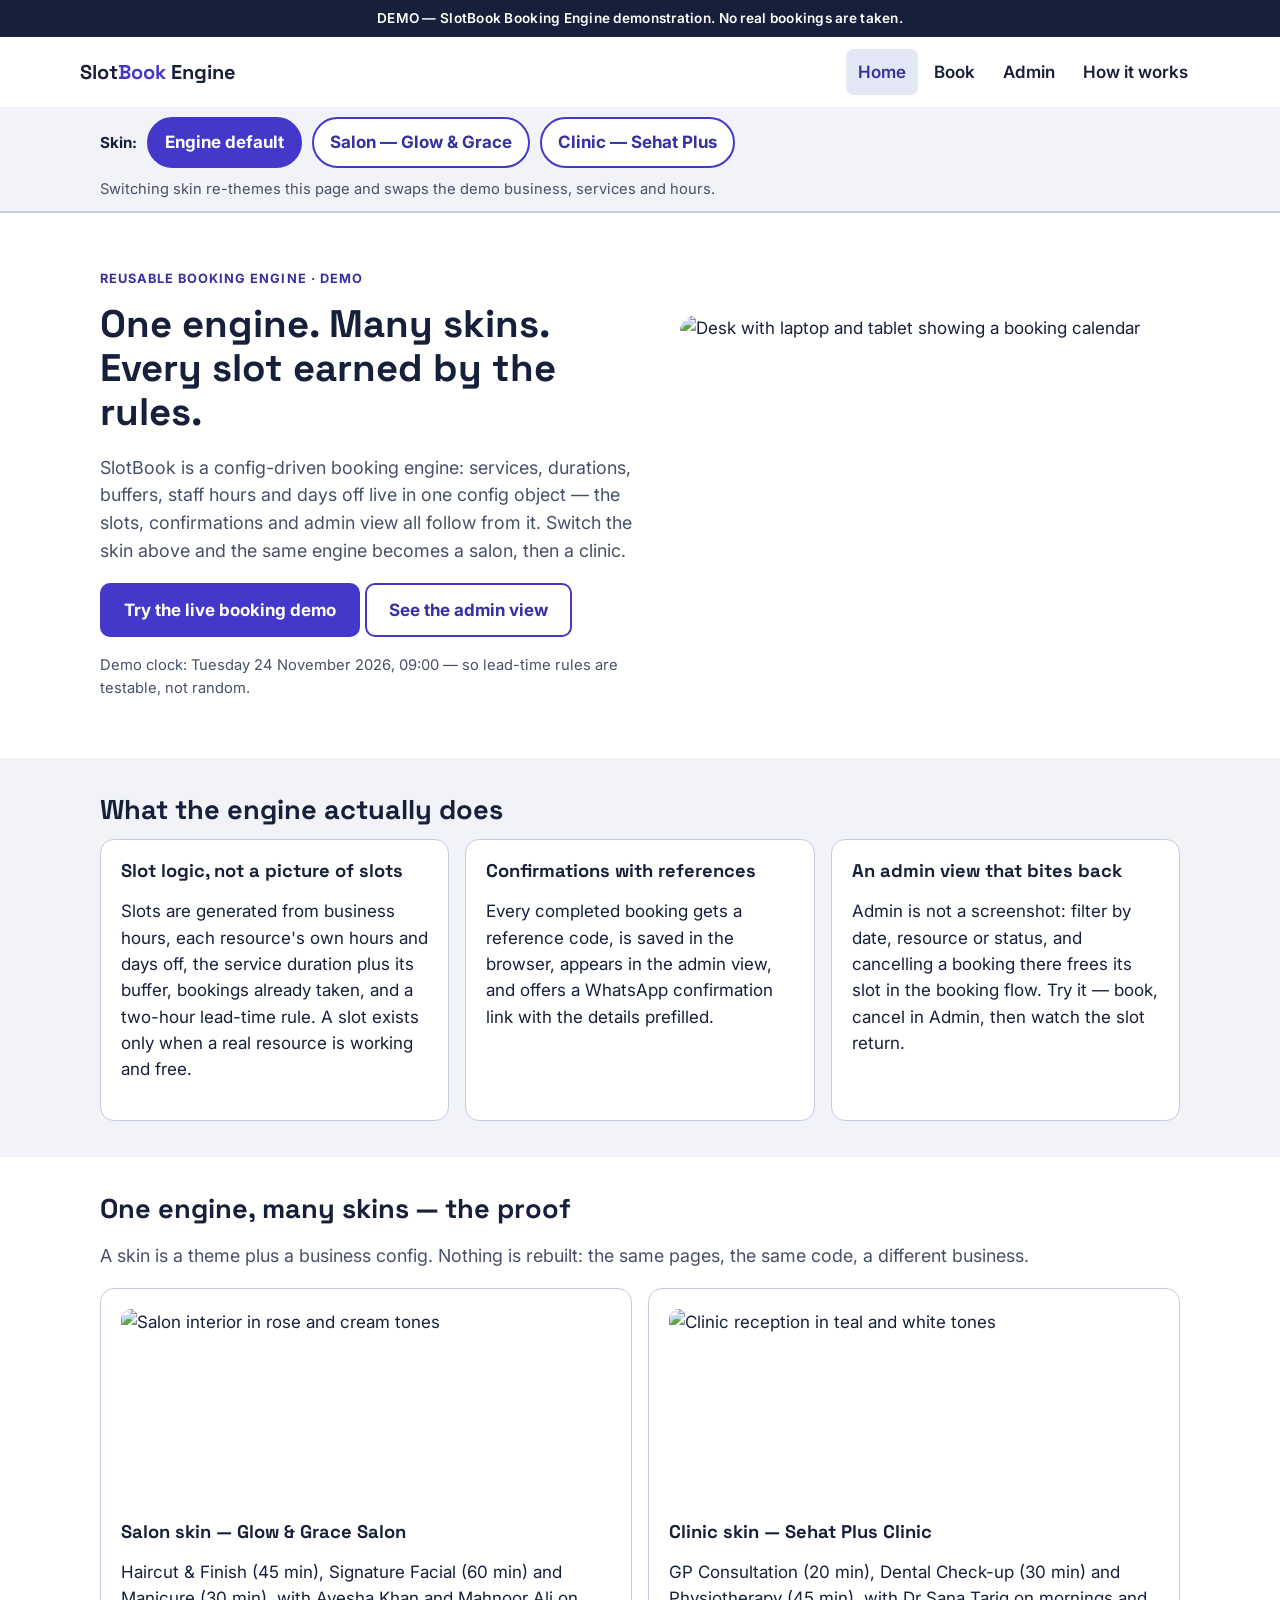
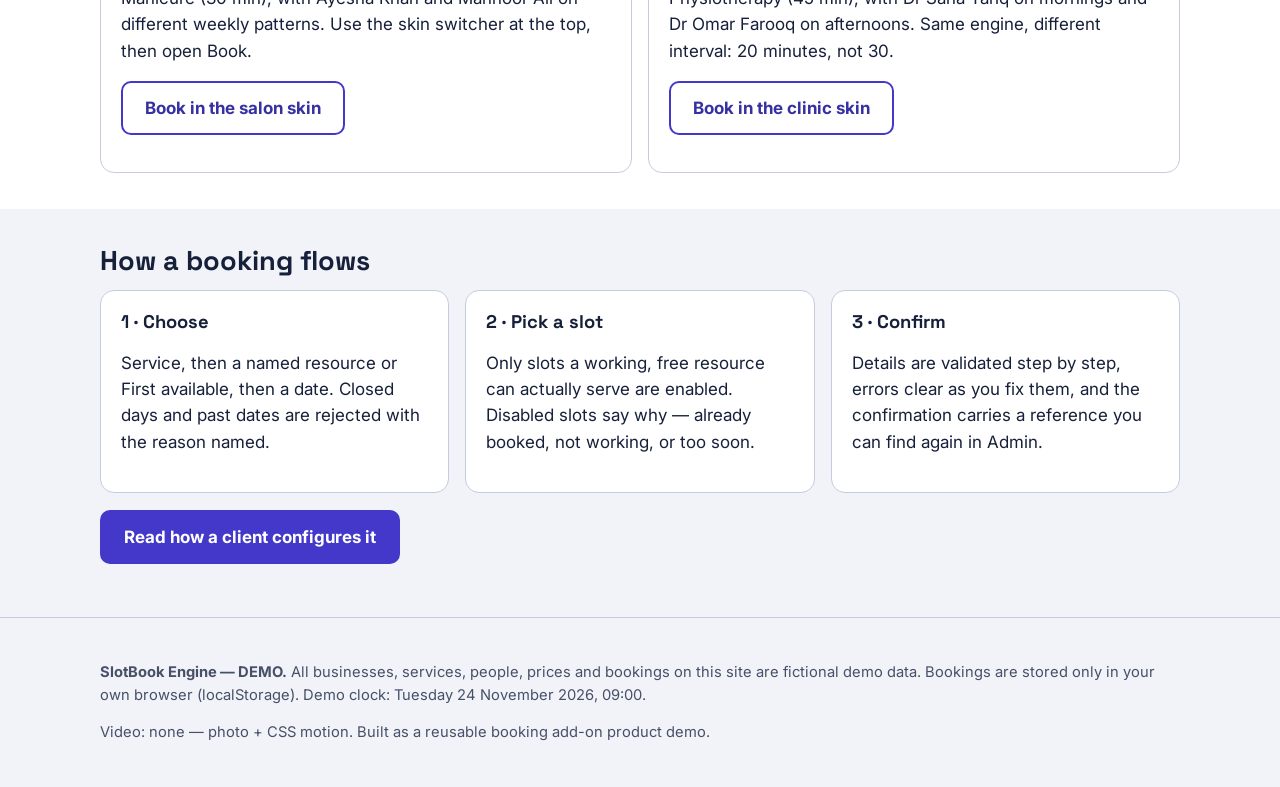
==== index.html @ ad7d63d3 "SlotBook Booking Engine demo — Queue #7: config-driven booking engine, 3 skins, admin view (135-test" ====
<!DOCTYPE html><html lang="en" data-skin="engine"><head><meta charset="utf-8"><meta name="viewport" content="width=device-width,initial-scale=1"><title>SlotBook Booking Engine — Demo | One engine, many skins</title><meta name="description" content="Reusable skinnable booking engine demo: calendar slots, confirmations and admin view with demo data only."><link rel="preconnect" href="https://fonts.googleapis.com"><link href="https://fonts.googleapis.com/css2?family=Inter:wght@400;600;700&family=Space+Grotesk:wght@600;700&display=swap" rel="stylesheet"><link rel="stylesheet" href="css/style.css"><link rel="icon" href="assets/favicon.svg"><script type="application/ld+json">{"@context":"https://schema.org","@type":"SoftwareApplication","name":"SlotBook Booking Engine (Demo)","applicationCategory":"BusinessApplication","operatingSystem":"Web","description":"Reusable, skinnable booking engine demo with slot logic, confirmations and an admin view. Demo data only."}</script></head><body><a class="skip-link" href="#main">Skip to content</a><div class="ribbon">DEMO — SlotBook Booking Engine demonstration. No real bookings are taken.</div><header class="site"><div class="wrap head-in"><a class="logo" href="index.html">Slot<span>Book</span> Engine</a><nav class="main" aria-label="Main"><a href="index.html" aria-current="page">Home</a><a href="book.html">Book</a><a href="admin.html">Admin</a><a href="docs.html">How it works</a></nav></div><div class="skinbar"><div class="wrap skinbar-in"><strong>Skin:</strong><button class="skin-btn" data-skin-btn="engine" aria-pressed="true">Engine default</button><button class="skin-btn" data-skin-btn="salon" aria-pressed="false">Salon — Glow &amp; Grace</button><button class="skin-btn" data-skin-btn="clinic" aria-pressed="false">Clinic — Sehat Plus</button><span class="hint">Switching skin re-themes this page and swaps the demo business, services and hours.</span></div></div></header><main id="main">
<section class="hero"><div class="wrap hero-grid"><div><p class="eyebrow">Reusable booking engine · Demo</p><h1>One engine. Many skins. Every slot earned by the rules.</h1><p class="lead">SlotBook is a config-driven booking engine: services, durations, buffers, staff hours and days off live in one config object — the slots, confirmations and admin view all follow from it. Switch the skin above and the same engine becomes a salon, then a clinic.</p><p><a class="btn" href="book.html">Try the live booking demo</a> <a class="btn secondary" href="admin.html">See the admin view</a></p><p class="hint">Demo clock: Tuesday 24 November 2026, 09:00 — so lead-time rules are testable, not random.</p></div><div><img src="assets/hero.jpg" alt="Desk with laptop and tablet showing a booking calendar" width="1100" height="700"></div></div></section>
<section class="band"><div class="wrap"><h2>What the engine actually does</h2><div class="grid c3"><article class="card"><h3>Slot logic, not a picture of slots</h3><p>Slots are generated from business hours, each resource's own hours and days off, the service duration plus its buffer, bookings already taken, and a two-hour lead-time rule. A slot exists only when a real resource is working and free.</p></article><article class="card"><h3>Confirmations with references</h3><p>Every completed booking gets a reference code, is saved in the browser, appears in the admin view, and offers a WhatsApp confirmation link with the details prefilled.</p></article><article class="card"><h3>An admin view that bites back</h3><p>Admin is not a screenshot: filter by date, resource or status, and cancelling a booking there frees its slot in the booking flow. Try it — book, cancel in Admin, then watch the slot return.</p></article></div></div></section>
<section><div class="wrap"><h2>One engine, many skins — the proof</h2><p class="lead">A skin is a theme plus a business config. Nothing is rebuilt: the same pages, the same code, a different business.</p><div class="grid c2"><article class="card"><img src="assets/skin-salon.jpg" alt="Salon interior in rose and cream tones"><h3>Salon skin — <span data-biz-salon>Glow &amp; Grace Salon</span></h3><p>Haircut &amp; Finish (45 min), Signature Facial (60 min) and Manicure (30 min), with Ayesha Khan and Mahnoor Ali on different weekly patterns. Use the skin switcher at the top, then open Book.</p><p><a class="btn secondary" href="book.html">Book in the salon skin</a></p></article><article class="card"><img src="assets/skin-clinic.jpg" alt="Clinic reception in teal and white tones"><h3>Clinic skin — Sehat Plus Clinic</h3><p>GP Consultation (20 min), Dental Check-up (30 min) and Physiotherapy (45 min), with Dr Sana Tariq on mornings and Dr Omar Farooq on afternoons. Same engine, different interval: 20 minutes, not 30.</p><p><a class="btn secondary" href="book.html">Book in the clinic skin</a></p></article></div></div></section>
<section class="band"><div class="wrap"><h2>How a booking flows</h2><div class="grid c3"><article class="card"><h3>1 · Choose</h3><p>Service, then a named resource or First available, then a date. Closed days and past dates are rejected with the reason named.</p></article><article class="card"><h3>2 · Pick a slot</h3><p>Only slots a working, free resource can actually serve are enabled. Disabled slots say why — already booked, not working, or too soon.</p></article><article class="card"><h3>3 · Confirm</h3><p>Details are validated step by step, errors clear as you fix them, and the confirmation carries a reference you can find again in Admin.</p></article></div><p><a class="btn" href="docs.html">Read how a client configures it</a></p></div></section>
</main><footer><div class="wrap"><p><strong>SlotBook Engine — DEMO.</strong> All businesses, services, people, prices and bookings on this site are fictional demo data. Bookings are stored only in your own browser (localStorage). Demo clock: Tuesday 24 November 2026, 09:00.</p><p>Video: none — photo + CSS motion. Built as a reusable booking add-on product demo.</p></div></footer><script src="js/logic.js"></script><script src="js/app.js"></script></body></html>
---- css/style.css ----
:root,html[data-skin="engine"]{--bg:#FFF;--surface:#F1F3F8;--tint:#E4E7F5;--line:#C6CBDE;--ink:#17203A;--muted:#475069;--accent:#4338CA;--accent-dark:#3730A3;--on-accent:#FFF}
html[data-skin="salon"]{--bg:#FFF9F7;--surface:#FBEFF3;--tint:#F6DCE6;--line:#DFB9C8;--ink:#2B1A20;--muted:#5C4450;--accent:#9D174D;--accent-dark:#831843;--on-accent:#FFF}
html[data-skin="clinic"]{--bg:#FFF;--surface:#EDF6F4;--tint:#D3EAE5;--line:#A9CCC5;--ink:#12312E;--muted:#3F5B57;--accent:#0F766E;--accent-dark:#115E59;--on-accent:#FFF}
*{box-sizing:border-box}html{scroll-behavior:smooth}body{margin:0;font-family:'Inter',system-ui,sans-serif;background:var(--bg);color:var(--ink);font-size:17px;line-height:1.55}
h1,h2,h3{font-family:'Space Grotesk',sans-serif;line-height:1.15;margin:0 0 .5em}h1{font-size:2.4rem}h2{font-size:1.7rem}h3{font-size:1.15rem}
a{color:var(--accent-dark)}img{max-width:100%;display:block}
.wrap{max-width:1120px;margin:0 auto;padding:0 20px}.skip-link{position:absolute;left:-999px;top:0;background:var(--ink);color:#fff;padding:10px 16px;z-index:99}.skip-link:focus{left:8px;top:8px}
:focus-visible{outline:3px solid var(--accent);outline-offset:2px}
.ribbon{background:var(--ink);color:#fff;text-align:center;font-size:.85rem;padding:8px 12px;font-weight:600;letter-spacing:.02em}
header.site{border-bottom:1px solid var(--line);background:var(--bg);position:sticky;top:0;z-index:20}
.head-in{display:flex;flex-wrap:wrap;gap:12px;align-items:center;justify-content:space-between;padding:12px 0}
.logo{font-family:'Space Grotesk';font-weight:700;font-size:1.25rem;color:var(--ink);text-decoration:none}.logo span{color:var(--accent)}
nav.main{display:flex;gap:4px;flex-wrap:wrap}nav.main a{padding:10px 12px;min-height:44px;display:inline-flex;align-items:center;color:var(--ink);text-decoration:none;border-radius:8px;font-weight:600}nav.main a[aria-current]{background:var(--tint);color:var(--accent-dark)}
.skinbar{background:var(--surface);border-bottom:1px solid var(--line);padding:10px 0}.skinbar-in{display:flex;flex-wrap:wrap;gap:10px;align-items:center}.skinbar strong{font-size:.95rem}
.skin-btn{min-height:44px;padding:10px 16px;border:2px solid var(--accent);background:var(--bg);color:var(--accent-dark);border-radius:999px;font:inherit;font-weight:700;cursor:pointer}.skin-btn[aria-pressed="true"]{background:var(--accent);color:var(--on-accent)}
.btn{display:inline-flex;align-items:center;justify-content:center;min-height:52px;padding:12px 22px;background:var(--accent);color:var(--on-accent);border:2px solid var(--accent);border-radius:10px;font:inherit;font-weight:700;text-decoration:none;cursor:pointer}.btn.secondary{background:var(--bg);color:var(--accent-dark)}.btn:disabled{opacity:.55;cursor:not-allowed}
.hero{padding:44px 0}.hero-grid{display:grid;grid-template-columns:1.05fr .95fr;gap:28px;align-items:center}.hero-grid>*{min-width:0}.hero img{border-radius:16px;width:100%;height:340px;object-fit:cover}
.eyebrow{color:var(--accent-dark);font-weight:700;text-transform:uppercase;letter-spacing:.08em;font-size:.8rem}.lead{font-size:1.12rem;color:var(--muted)}
.grid{display:grid;gap:16px}.grid.c3{grid-template-columns:repeat(3,1fr)}.grid.c2{grid-template-columns:repeat(2,1fr)}.grid>*{min-width:0}
.card{background:var(--bg);border:1px solid var(--line);border-radius:14px;padding:20px}.card img{border-radius:10px;height:200px;width:100%;object-fit:cover;margin-bottom:12px}
.pill{display:inline-block;background:var(--tint);color:var(--accent-dark);font-weight:700;font-size:.82rem;padding:4px 10px;border-radius:999px}
section{padding:36px 0}.band{background:var(--surface)}
table{width:100%;border-collapse:collapse;font-size:.95rem}th,td{text-align:left;padding:10px;border-bottom:1px solid var(--line);vertical-align:top}th{font-family:'Space Grotesk'}
.field{margin-bottom:16px}.field label{display:block;font-weight:700;margin-bottom:6px}
.field input,.field select,.field textarea{width:100%;min-height:52px;padding:12px 14px;font-size:16px;font:inherit;border:2px solid var(--line);border-radius:10px;background:var(--bg);color:var(--ink)}
.field textarea{min-height:96px}.err{color:#B3261E;font-size:.92rem;min-height:1.2em;font-weight:600}.hint{color:var(--muted);font-size:.92rem}
.pick{display:block;border:2px solid var(--line);border-radius:12px;padding:16px;cursor:pointer;background:var(--bg)}.pick:has(input:checked){border-color:var(--accent);background:var(--surface)}.pick:focus-within{outline:3px solid var(--accent);outline-offset:2px}.pick input{position:absolute;opacity:0;width:1px;height:1px}.pick strong{display:block;font-size:1.05rem}
.slots{display:grid;grid-template-columns:repeat(auto-fill,minmax(118px,1fr));gap:10px}.slot{min-height:52px;padding:10px 6px;border:2px solid var(--accent);border-radius:10px;background:var(--bg);color:var(--accent-dark);font:inherit;font-weight:700;cursor:pointer}.slot[aria-pressed="true"]{background:var(--accent);color:var(--on-accent)}.slot:disabled{border-color:var(--line);color:var(--muted);background:var(--surface);cursor:not-allowed;text-decoration:line-through;font-weight:600}
.slot small{display:block;font-size:.7rem;text-decoration:none;font-weight:600}
.steps{display:flex;gap:8px;flex-wrap:wrap;margin-bottom:20px}.steps span{padding:8px 12px;border-radius:999px;background:var(--surface);font-weight:700;font-size:.9rem}.steps span.on{background:var(--accent);color:var(--on-accent)}
.step-panel{display:none}.step-panel.on{display:block}
footer{border-top:1px solid var(--line);padding:28px 0;color:var(--muted);font-size:.92rem;background:var(--surface)}
.kbd-note{background:var(--tint);border-radius:10px;padding:14px}
@media(max-width:820px){.hero-grid,.grid.c3,.grid.c2{grid-template-columns:1fr}h1{font-size:1.9rem}.hero img{height:240px}table{font-size:.88rem}}
@media(prefers-reduced-motion:reduce){html{scroll-behavior:auto}*{animation:none!important;transition:none!important}}
.fade{animation:fade .45s ease}@keyframes fade{from{opacity:.4}to{opacity:1}}@media(prefers-reduced-motion:reduce){.fade{animation:none}}
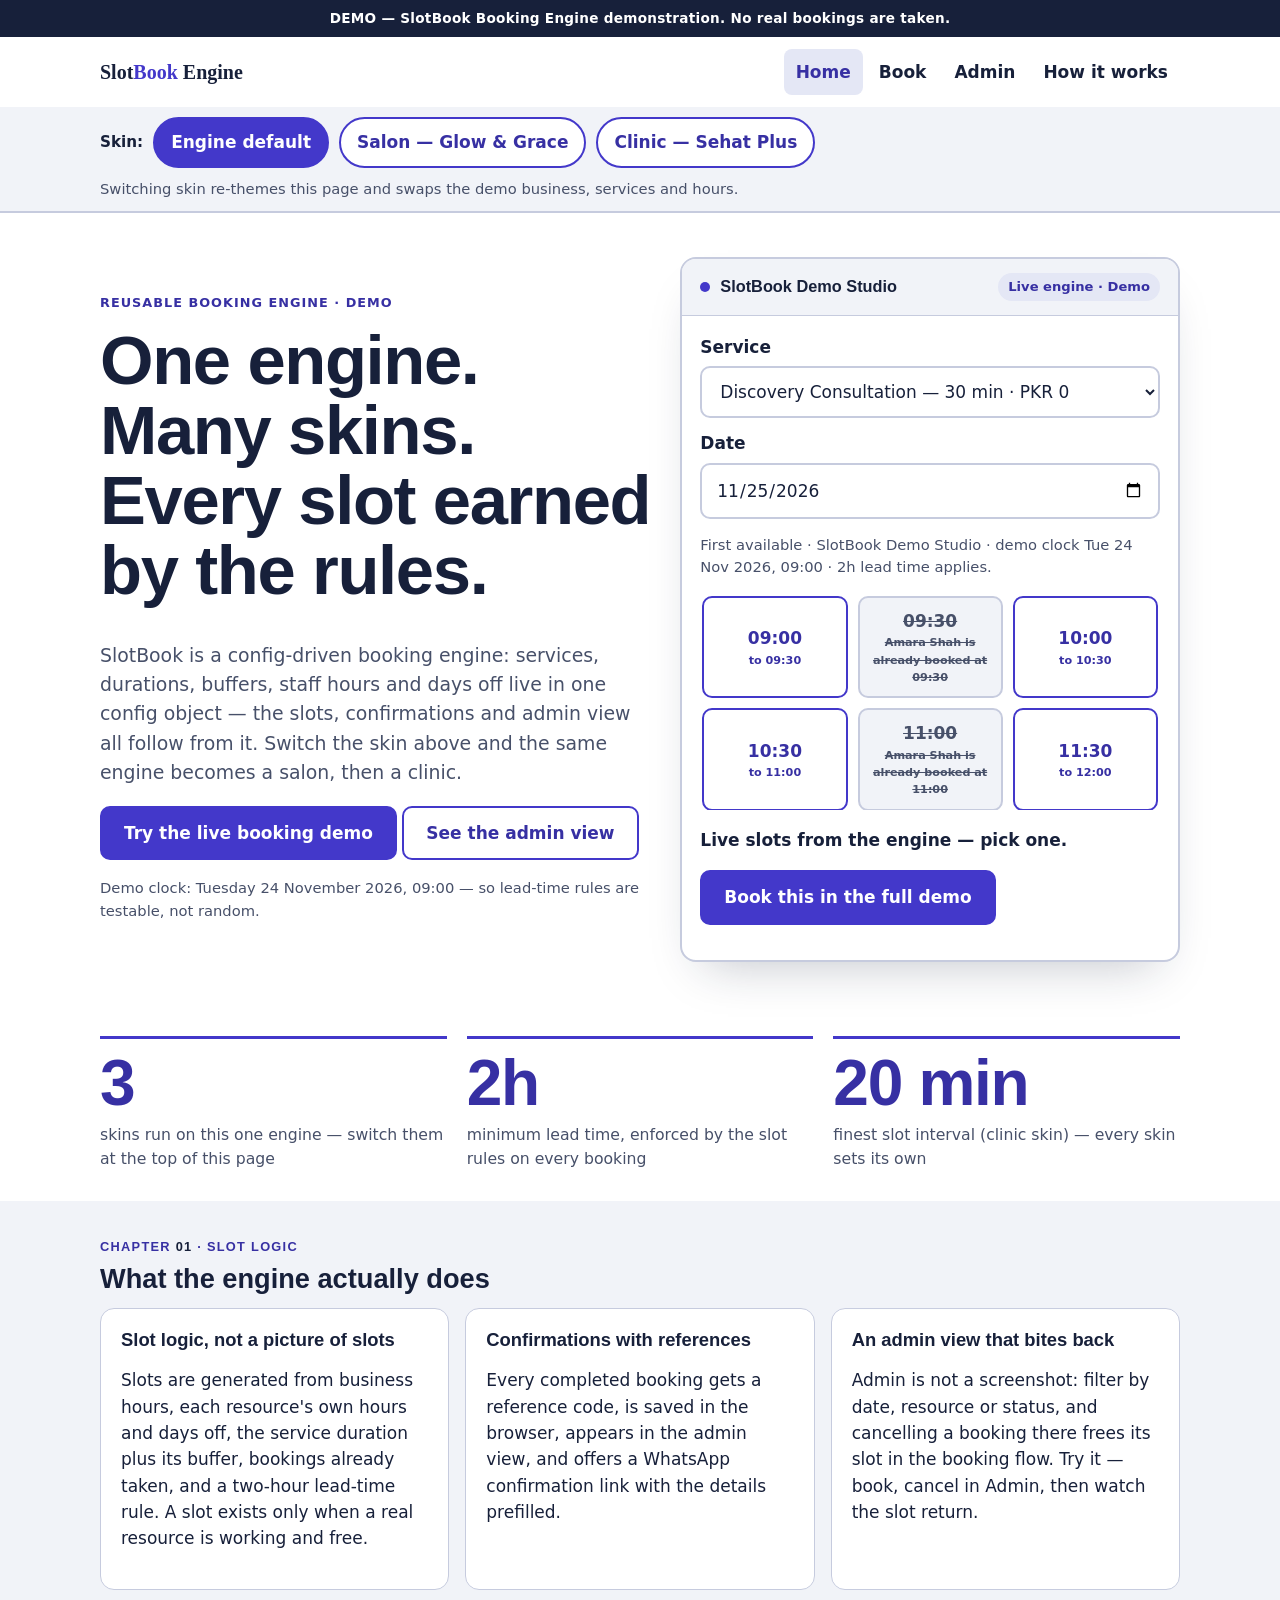
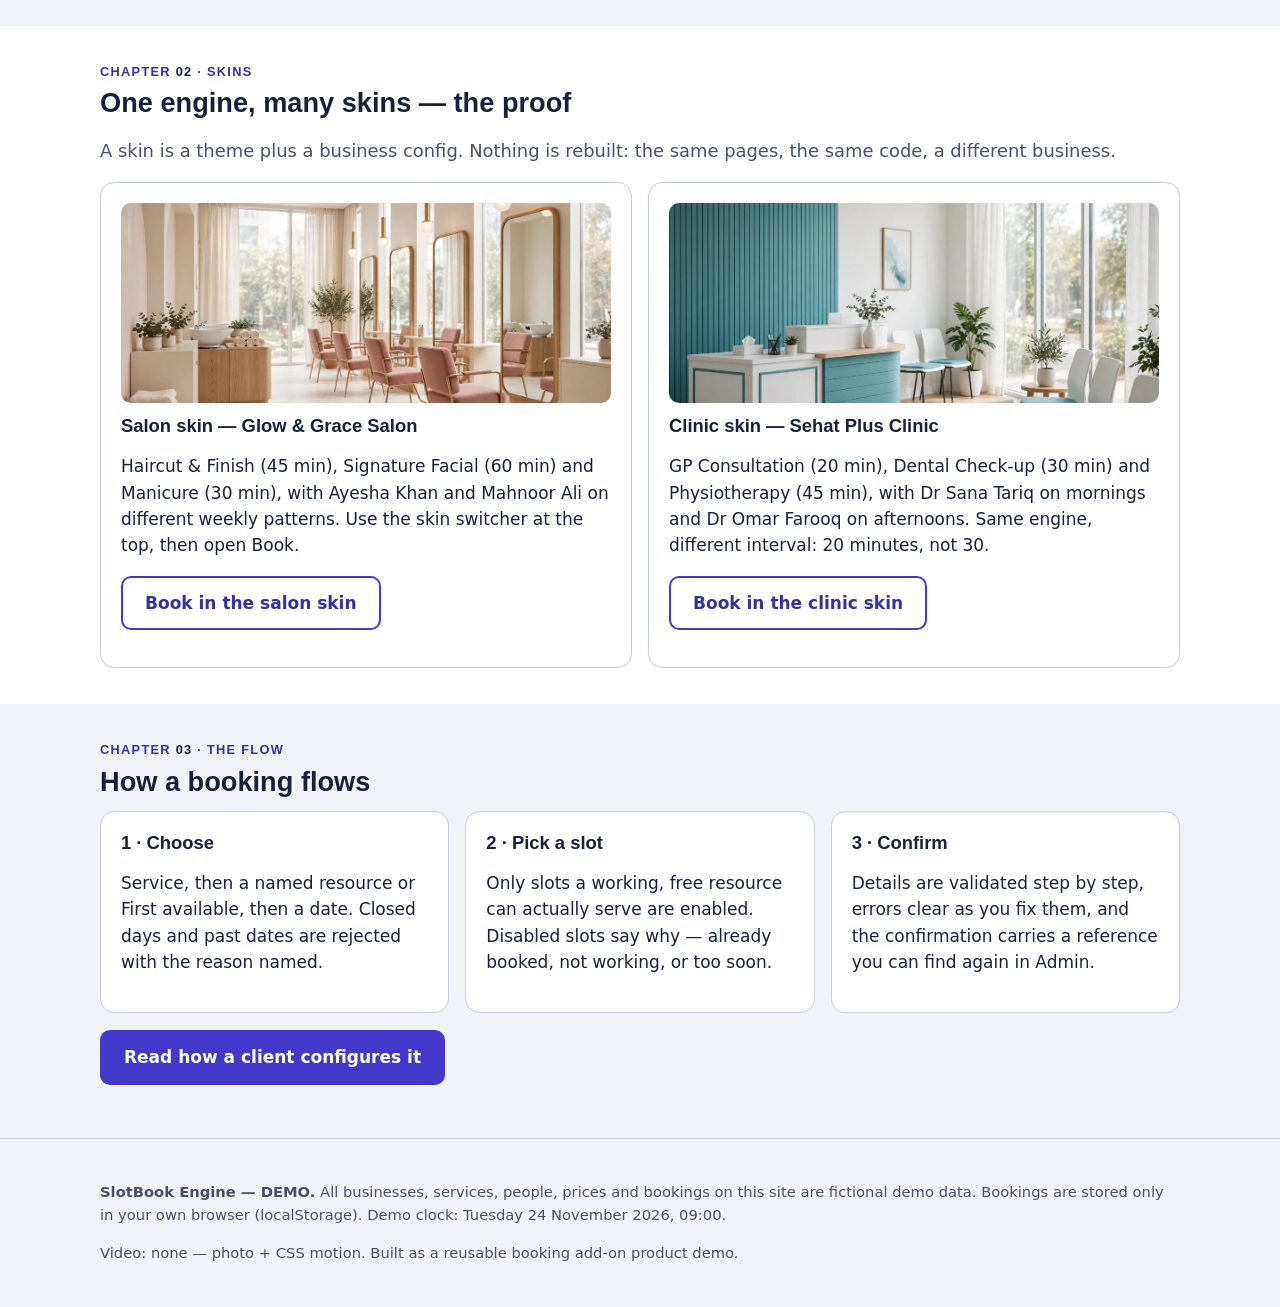
==== commit e66001ee: "Premium upgrade batch 2026-11-22: audit fixes + premium ladder + static capture mode + self-hosted f" ====
--- a/index.html
+++ b/index.html
@@ -1,6 +1,7 @@
-<!DOCTYPE html><html lang="en" data-skin="engine"><head><meta charset="utf-8"><meta name="viewport" content="width=device-width,initial-scale=1"><title>SlotBook Booking Engine — Demo | One engine, many skins</title><meta name="description" content="Reusable skinnable booking engine demo: calendar slots, confirmations and admin view with demo data only."><link rel="preconnect" href="https://fonts.googleapis.com"><link href="https://fonts.googleapis.com/css2?family=Inter:wght@400;600;700&family=Space+Grotesk:wght@600;700&display=swap" rel="stylesheet"><link rel="stylesheet" href="css/style.css"><link rel="icon" href="assets/favicon.svg"><script type="application/ld+json">{"@context":"https://schema.org","@type":"SoftwareApplication","name":"SlotBook Booking Engine (Demo)","applicationCategory":"BusinessApplication","operatingSystem":"Web","description":"Reusable, skinnable booking engine demo with slot logic, confirmations and an admin view. Demo data only."}</script></head><body><a class="skip-link" href="#main">Skip to content</a><div class="ribbon">DEMO — SlotBook Booking Engine demonstration. No real bookings are taken.</div><header class="site"><div class="wrap head-in"><a class="logo" href="index.html">Slot<span>Book</span> Engine</a><nav class="main" aria-label="Main"><a href="index.html" aria-current="page">Home</a><a href="book.html">Book</a><a href="admin.html">Admin</a><a href="docs.html">How it works</a></nav></div><div class="skinbar"><div class="wrap skinbar-in"><strong>Skin:</strong><button class="skin-btn" data-skin-btn="engine" aria-pressed="true">Engine default</button><button class="skin-btn" data-skin-btn="salon" aria-pressed="false">Salon — Glow &amp; Grace</button><button class="skin-btn" data-skin-btn="clinic" aria-pressed="false">Clinic — Sehat Plus</button><span class="hint">Switching skin re-themes this page and swaps the demo business, services and hours.</span></div></div></header><main id="main">
-<section class="hero"><div class="wrap hero-grid"><div><p class="eyebrow">Reusable booking engine · Demo</p><h1>One engine. Many skins. Every slot earned by the rules.</h1><p class="lead">SlotBook is a config-driven booking engine: services, durations, buffers, staff hours and days off live in one config object — the slots, confirmations and admin view all follow from it. Switch the skin above and the same engine becomes a salon, then a clinic.</p><p><a class="btn" href="book.html">Try the live booking demo</a> <a class="btn secondary" href="admin.html">See the admin view</a></p><p class="hint">Demo clock: Tuesday 24 November 2026, 09:00 — so lead-time rules are testable, not random.</p></div><div><img src="assets/hero.jpg" alt="Desk with laptop and tablet showing a booking calendar" width="1100" height="700"></div></div></section>
-<section class="band"><div class="wrap"><h2>What the engine actually does</h2><div class="grid c3"><article class="card"><h3>Slot logic, not a picture of slots</h3><p>Slots are generated from business hours, each resource's own hours and days off, the service duration plus its buffer, bookings already taken, and a two-hour lead-time rule. A slot exists only when a real resource is working and free.</p></article><article class="card"><h3>Confirmations with references</h3><p>Every completed booking gets a reference code, is saved in the browser, appears in the admin view, and offers a WhatsApp confirmation link with the details prefilled.</p></article><article class="card"><h3>An admin view that bites back</h3><p>Admin is not a screenshot: filter by date, resource or status, and cancelling a booking there frees its slot in the booking flow. Try it — book, cancel in Admin, then watch the slot return.</p></article></div></div></section>
-<section><div class="wrap"><h2>One engine, many skins — the proof</h2><p class="lead">A skin is a theme plus a business config. Nothing is rebuilt: the same pages, the same code, a different business.</p><div class="grid c2"><article class="card"><img src="assets/skin-salon.jpg" alt="Salon interior in rose and cream tones"><h3>Salon skin — <span data-biz-salon>Glow &amp; Grace Salon</span></h3><p>Haircut &amp; Finish (45 min), Signature Facial (60 min) and Manicure (30 min), with Ayesha Khan and Mahnoor Ali on different weekly patterns. Use the skin switcher at the top, then open Book.</p><p><a class="btn secondary" href="book.html">Book in the salon skin</a></p></article><article class="card"><img src="assets/skin-clinic.jpg" alt="Clinic reception in teal and white tones"><h3>Clinic skin — Sehat Plus Clinic</h3><p>GP Consultation (20 min), Dental Check-up (30 min) and Physiotherapy (45 min), with Dr Sana Tariq on mornings and Dr Omar Farooq on afternoons. Same engine, different interval: 20 minutes, not 30.</p><p><a class="btn secondary" href="book.html">Book in the clinic skin</a></p></article></div></div></section>
-<section class="band"><div class="wrap"><h2>How a booking flows</h2><div class="grid c3"><article class="card"><h3>1 · Choose</h3><p>Service, then a named resource or First available, then a date. Closed days and past dates are rejected with the reason named.</p></article><article class="card"><h3>2 · Pick a slot</h3><p>Only slots a working, free resource can actually serve are enabled. Disabled slots say why — already booked, not working, or too soon.</p></article><article class="card"><h3>3 · Confirm</h3><p>Details are validated step by step, errors clear as you fix them, and the confirmation carries a reference you can find again in Admin.</p></article></div><p><a class="btn" href="docs.html">Read how a client configures it</a></p></div></section>
-</main><footer><div class="wrap"><p><strong>SlotBook Engine — DEMO.</strong> All businesses, services, people, prices and bookings on this site are fictional demo data. Bookings are stored only in your own browser (localStorage). Demo clock: Tuesday 24 November 2026, 09:00.</p><p>Video: none — photo + CSS motion. Built as a reusable booking add-on product demo.</p></div></footer><script src="js/logic.js"></script><script src="js/app.js"></script></body></html>+<!DOCTYPE html><html lang="en" data-skin="engine"><head><meta charset="utf-8"><meta name="viewport" content="width=device-width,initial-scale=1"><title>SlotBook Booking Engine — Demo | One engine, many skins</title><meta name="description" content="Reusable skinnable booking engine demo: calendar slots, confirmations and admin view with demo data only."><link rel="stylesheet" href="assets/fonts/fonts.css"><link rel="stylesheet" href="css/style.css"><link rel="stylesheet" href="assets/vendor/lenis.css"><link rel="stylesheet" href="css/premium.css"><link rel="icon" href="assets/favicon.svg"><script type="application/ld+json">{"@context":"https://schema.org","@type":"SoftwareApplication","name":"SlotBook Booking Engine (Demo)","applicationCategory":"BusinessApplication","operatingSystem":"Web","description":"Reusable, skinnable booking engine demo with slot logic, confirmations and an admin view. Demo data only."}</script></head><body><a class="skip-link" href="#main">Skip to content</a><div class="ribbon">DEMO — SlotBook Booking Engine demonstration. No real bookings are taken.</div><header class="site"><div class="wrap head-in"><a class="logo" href="index.html">Slot<span>Book</span> Engine</a><nav class="main" aria-label="Main"><a href="index.html" aria-current="page">Home</a><a href="book.html">Book</a><a href="admin.html">Admin</a><a href="docs.html">How it works</a></nav></div><div class="skinbar"><div class="wrap skinbar-in"><strong>Skin:</strong><button class="skin-btn" data-skin-btn="engine" aria-pressed="true">Engine default</button><button class="skin-btn" data-skin-btn="salon" aria-pressed="false">Salon — Glow &amp; Grace</button><button class="skin-btn" data-skin-btn="clinic" aria-pressed="false">Clinic — Sehat Plus</button><span class="hint">Switching skin re-themes this page and swaps the demo business, services and hours.</span></div></div></header><main id="main">
+<section class="hero"><div class="wrap hero-grid"><div><p class="eyebrow">Reusable booking engine · Demo</p><h1>One engine. Many skins. Every slot earned by the rules.</h1><p class="lead">SlotBook is a config-driven booking engine: services, durations, buffers, staff hours and days off live in one config object — the slots, confirmations and admin view all follow from it. Switch the skin above and the same engine becomes a salon, then a clinic.</p><p><a class="btn" href="book.html">Try the live booking demo</a> <a class="btn secondary" href="admin.html">See the admin view</a></p><p class="hint">Demo clock: Tuesday 24 November 2026, 09:00 — so lead-time rules are testable, not random.</p></div><div class="mini-book" aria-label="Live mini booking demo"><div class="mb-head"><span class="mb-dot" aria-hidden="true"></span><strong data-mb-biz>SlotBook Demo Studio</strong><span class="pill">Live engine · Demo</span></div><div class="mb-body"><div class="field"><label for="mb-service">Service</label><select id="mb-service" data-mb-service></select></div><div class="field"><label for="mb-date">Date</label><input id="mb-date" data-mb-date type="date" value="2026-11-25"></div><p class="hint" data-mb-note>First available · demo clock Tue 24 Nov 2026, 09:00.</p><div class="slots mb-slots" data-mb-slots></div><p class="mb-summary" data-mb-summary aria-live="polite">Pick a service and a date — live slots from the real engine appear here.</p><p><a class="btn" href="book.html">Book this in the full demo</a></p></div><noscript><p class="hint" style="padding:0 18px 16px">JavaScript is off, so the live mini-booking cannot run in the hero — the full booking demo is on the <a href="book.html">Book page</a>.</p></noscript></div></div></section>
+<section class="stats-band"><div class="wrap stats-grid"><div class="stat"><span class="stat-num"><span data-count="3">3</span></span><span class="stat-label">skins run on this one engine — switch them at the top of this page</span></div><div class="stat"><span class="stat-num"><span data-count="2">2</span>h</span><span class="stat-label">minimum lead time, enforced by the slot rules on every booking</span></div><div class="stat"><span class="stat-num"><span data-count="20">20</span> min</span><span class="stat-label">finest slot interval (clinic skin) — every skin sets its own</span></div></div></section>
+<section class="band" data-chapter><div class="wrap"><p class="chapter">Chapter <b>01</b> · Slot logic</p><h2>What the engine actually does</h2><div class="grid c3"><article class="card"><h3>Slot logic, not a picture of slots</h3><p>Slots are generated from business hours, each resource's own hours and days off, the service duration plus its buffer, bookings already taken, and a two-hour lead-time rule. A slot exists only when a real resource is working and free.</p></article><article class="card"><h3>Confirmations with references</h3><p>Every completed booking gets a reference code, is saved in the browser, appears in the admin view, and offers a WhatsApp confirmation link with the details prefilled.</p></article><article class="card"><h3>An admin view that bites back</h3><p>Admin is not a screenshot: filter by date, resource or status, and cancelling a booking there frees its slot in the booking flow. Try it — book, cancel in Admin, then watch the slot return.</p></article></div></div></section>
+<section data-chapter><div class="wrap"><p class="chapter">Chapter <b>02</b> · Skins</p><h2>One engine, many skins — the proof</h2><p class="lead">A skin is a theme plus a business config. Nothing is rebuilt: the same pages, the same code, a different business.</p><div class="grid c2"><article class="card"><img src="assets/skin-salon.jpg" alt="Salon interior in rose and cream tones"><h3>Salon skin — <span data-biz-salon>Glow &amp; Grace Salon</span></h3><p>Haircut &amp; Finish (45 min), Signature Facial (60 min) and Manicure (30 min), with Ayesha Khan and Mahnoor Ali on different weekly patterns. Use the skin switcher at the top, then open Book.</p><p><a class="btn secondary" href="book.html">Book in the salon skin</a></p></article><article class="card"><img src="assets/skin-clinic.jpg" alt="Clinic reception in teal and white tones"><h3>Clinic skin — Sehat Plus Clinic</h3><p>GP Consultation (20 min), Dental Check-up (30 min) and Physiotherapy (45 min), with Dr Sana Tariq on mornings and Dr Omar Farooq on afternoons. Same engine, different interval: 20 minutes, not 30.</p><p><a class="btn secondary" href="book.html">Book in the clinic skin</a></p></article></div></div></section>
+<section class="band" data-chapter><div class="wrap"><p class="chapter">Chapter <b>03</b> · The flow</p><h2>How a booking flows</h2><div class="grid c3"><article class="card"><h3>1 · Choose</h3><p>Service, then a named resource or First available, then a date. Closed days and past dates are rejected with the reason named.</p></article><article class="card"><h3>2 · Pick a slot</h3><p>Only slots a working, free resource can actually serve are enabled. Disabled slots say why — already booked, not working, or too soon.</p></article><article class="card"><h3>3 · Confirm</h3><p>Details are validated step by step, errors clear as you fix them, and the confirmation carries a reference you can find again in Admin.</p></article></div><p><a class="btn" href="docs.html">Read how a client configures it</a></p></div></section>
+</main><footer><div class="wrap"><p><strong>SlotBook Engine — DEMO.</strong> All businesses, services, people, prices and bookings on this site are fictional demo data. Bookings are stored only in your own browser (localStorage). Demo clock: Tuesday 24 November 2026, 09:00.</p><p>Video: none — photo + CSS motion. Built as a reusable booking add-on product demo.</p></div></footer><script src="js/logic.js"></script><script src="js/app.js"></script><script defer src="assets/vendor/gsap.min.js"></script><script defer src="assets/vendor/ScrollTrigger.min.js"></script><script defer src="assets/vendor/lenis.min.js"></script><script defer src="js/premium.js"></script></body></html>
--- a/assets/fonts/fonts.css
+++ b/assets/fonts/fonts.css
@@ -0,0 +1,93 @@
+/* Self-hosted webfonts (Google Fonts, OFL) — downloaded 2026-11-22.
+   Replaces the fonts.googleapis.com stylesheet so the design renders
+   identically with or without external network access. */
+/* latin */
+@font-face {
+  font-family: 'Inter';
+  font-style: normal;
+  font-weight: 400;
+  font-display: swap;
+  src: url(./inter-normal-latin-56724408.woff2) format('woff2');
+  unicode-range: U+0000-00FF, U+0131, U+0152-0153, U+02BB-02BC, U+02C6, U+02DA, U+02DC, U+0304, U+0308, U+0329, U+2000-206F, U+20AC, U+2122, U+2191, U+2193, U+2212, U+2215, U+FEFF, U+FFFD;
+}
+/* latin-ext */
+@font-face {
+  font-family: 'Inter';
+  font-style: normal;
+  font-weight: 400;
+  font-display: swap;
+  src: url(./inter-normal-latin-ext-39529051.woff2) format('woff2');
+  unicode-range: U+0100-02BA, U+02BD-02C5, U+02C7-02CC, U+02CE-02D7, U+02DD-02FF, U+0304, U+0308, U+0329, U+1D00-1DBF, U+1E00-1E9F, U+1EF2-1EFF, U+2020, U+20A0-20AB, U+20AD-20C4, U+2113, U+2C60-2C7F, U+A720-A7FF;
+}
+/* latin */
+@font-face {
+  font-family: 'Inter';
+  font-style: normal;
+  font-weight: 600;
+  font-display: swap;
+  src: url(./inter-normal-latin-56724408.woff2) format('woff2');
+  unicode-range: U+0000-00FF, U+0131, U+0152-0153, U+02BB-02BC, U+02C6, U+02DA, U+02DC, U+0304, U+0308, U+0329, U+2000-206F, U+20AC, U+2122, U+2191, U+2193, U+2212, U+2215, U+FEFF, U+FFFD;
+}
+/* latin-ext */
+@font-face {
+  font-family: 'Inter';
+  font-style: normal;
+  font-weight: 600;
+  font-display: swap;
+  src: url(./inter-normal-latin-ext-39529051.woff2) format('woff2');
+  unicode-range: U+0100-02BA, U+02BD-02C5, U+02C7-02CC, U+02CE-02D7, U+02DD-02FF, U+0304, U+0308, U+0329, U+1D00-1DBF, U+1E00-1E9F, U+1EF2-1EFF, U+2020, U+20A0-20AB, U+20AD-20C4, U+2113, U+2C60-2C7F, U+A720-A7FF;
+}
+/* latin */
+@font-face {
+  font-family: 'Inter';
+  font-style: normal;
+  font-weight: 700;
+  font-display: swap;
+  src: url(./inter-normal-latin-56724408.woff2) format('woff2');
+  unicode-range: U+0000-00FF, U+0131, U+0152-0153, U+02BB-02BC, U+02C6, U+02DA, U+02DC, U+0304, U+0308, U+0329, U+2000-206F, U+20AC, U+2122, U+2191, U+2193, U+2212, U+2215, U+FEFF, U+FFFD;
+}
+/* latin-ext */
+@font-face {
+  font-family: 'Inter';
+  font-style: normal;
+  font-weight: 700;
+  font-display: swap;
+  src: url(./inter-normal-latin-ext-39529051.woff2) format('woff2');
+  unicode-range: U+0100-02BA, U+02BD-02C5, U+02C7-02CC, U+02CE-02D7, U+02DD-02FF, U+0304, U+0308, U+0329, U+1D00-1DBF, U+1E00-1E9F, U+1EF2-1EFF, U+2020, U+20A0-20AB, U+20AD-20C4, U+2113, U+2C60-2C7F, U+A720-A7FF;
+}
+/* latin */
+@font-face {
+  font-family: 'Space Grotesk';
+  font-style: normal;
+  font-weight: 600;
+  font-display: swap;
+  src: url(./space-grotesk-normal-latin-ecea81d5.woff2) format('woff2');
+  unicode-range: U+0000-00FF, U+0131, U+0152-0153, U+02BB-02BC, U+02C6, U+02DA, U+02DC, U+0304, U+0308, U+0329, U+2000-206F, U+20AC, U+2122, U+2191, U+2193, U+2212, U+2215, U+FEFF, U+FFFD;
+}
+/* latin-ext */
+@font-face {
+  font-family: 'Space Grotesk';
+  font-style: normal;
+  font-weight: 600;
+  font-display: swap;
+  src: url(./space-grotesk-normal-latin-ext-611be241.woff2) format('woff2');
+  unicode-range: U+0100-02BA, U+02BD-02C5, U+02C7-02CC, U+02CE-02D7, U+02DD-02FF, U+0304, U+0308, U+0329, U+1D00-1DBF, U+1E00-1E9F, U+1EF2-1EFF, U+2020, U+20A0-20AB, U+20AD-20C4, U+2113, U+2C60-2C7F, U+A720-A7FF;
+}
+/* latin */
+@font-face {
+  font-family: 'Space Grotesk';
+  font-style: normal;
+  font-weight: 700;
+  font-display: swap;
+  src: url(./space-grotesk-normal-latin-ecea81d5.woff2) format('woff2');
+  unicode-range: U+0000-00FF, U+0131, U+0152-0153, U+02BB-02BC, U+02C6, U+02DA, U+02DC, U+0304, U+0308, U+0329, U+2000-206F, U+20AC, U+2122, U+2191, U+2193, U+2212, U+2215, U+FEFF, U+FFFD;
+}
+/* latin-ext */
+@font-face {
+  font-family: 'Space Grotesk';
+  font-style: normal;
+  font-weight: 700;
+  font-display: swap;
+  src: url(./space-grotesk-normal-latin-ext-611be241.woff2) format('woff2');
+  unicode-range: U+0100-02BA, U+02BD-02C5, U+02C7-02CC, U+02CE-02D7, U+02DD-02FF, U+0304, U+0308, U+0329, U+1D00-1DBF, U+1E00-1E9F, U+1EF2-1EFF, U+2020, U+20A0-20AB, U+20AD-20C4, U+2113, U+2C60-2C7F, U+A720-A7FF;
+}
--- a/css/style.css
+++ b/css/style.css
@@ -4,11 +4,12 @@
 *{box-sizing:border-box}html{scroll-behavior:smooth}body{margin:0;font-family:'Inter',system-ui,sans-serif;background:var(--bg);color:var(--ink);font-size:17px;line-height:1.55}
 h1,h2,h3{font-family:'Space Grotesk',sans-serif;line-height:1.15;margin:0 0 .5em}h1{font-size:2.4rem}h2{font-size:1.7rem}h3{font-size:1.15rem}
 a{color:var(--accent-dark)}img{max-width:100%;display:block}
+ol{margin:0;padding-left:1.15rem}
 .wrap{max-width:1120px;margin:0 auto;padding:0 20px}.skip-link{position:absolute;left:-999px;top:0;background:var(--ink);color:#fff;padding:10px 16px;z-index:99}.skip-link:focus{left:8px;top:8px}
 :focus-visible{outline:3px solid var(--accent);outline-offset:2px}
 .ribbon{background:var(--ink);color:#fff;text-align:center;font-size:.85rem;padding:8px 12px;font-weight:600;letter-spacing:.02em}
 header.site{border-bottom:1px solid var(--line);background:var(--bg);position:sticky;top:0;z-index:20}
-.head-in{display:flex;flex-wrap:wrap;gap:12px;align-items:center;justify-content:space-between;padding:12px 0}
+.head-in{display:flex;flex-wrap:wrap;gap:12px;align-items:center;justify-content:space-between;padding-block:12px}
 .logo{font-family:'Space Grotesk';font-weight:700;font-size:1.25rem;color:var(--ink);text-decoration:none}.logo span{color:var(--accent)}
 nav.main{display:flex;gap:4px;flex-wrap:wrap}nav.main a{padding:10px 12px;min-height:44px;display:inline-flex;align-items:center;color:var(--ink);text-decoration:none;border-radius:8px;font-weight:600}nav.main a[aria-current]{background:var(--tint);color:var(--accent-dark)}
 .skinbar{background:var(--surface);border-bottom:1px solid var(--line);padding:10px 0}.skinbar-in{display:flex;flex-wrap:wrap;gap:10px;align-items:center}.skinbar strong{font-size:.95rem}
@@ -34,3 +35,22 @@
 @media(max-width:820px){.hero-grid,.grid.c3,.grid.c2{grid-template-columns:1fr}h1{font-size:1.9rem}.hero img{height:240px}table{font-size:.88rem}}
 @media(prefers-reduced-motion:reduce){html{scroll-behavior:auto}*{animation:none!important;transition:none!important}}
 .fade{animation:fade .45s ease}@keyframes fade{from{opacity:.4}to{opacity:1}}@media(prefers-reduced-motion:reduce){.fade{animation:none}}
+
+/* Fix run 2026-11-21: admin table treatment + small buttons */
+.btn.small{min-height:44px;padding:8px 14px;font-size:.92rem}
+.c-when{white-space:nowrap}
+.acts{display:flex;flex-direction:column;gap:8px;align-items:stretch}
+.table-scroll{overflow-x:auto}
+@media(max-width:640px){
+  .table-scroll{overflow-x:visible}
+  .bookings-table thead{display:none}
+  .bookings-table,.bookings-table tbody,.bookings-table tr,.bookings-table td{display:block;width:100%}
+  .bookings-table tr{border:1px solid var(--line);border-radius:12px;padding:12px 14px;margin-bottom:12px;background:var(--bg)}
+  .bookings-table td{border-bottom:none;padding:5px 0;display:flex;justify-content:space-between;align-items:center;gap:16px;text-align:right}
+  .bookings-table td::before{content:attr(data-th);font-family:'Space Grotesk';font-weight:700;text-align:left;color:var(--ink)}
+  .bookings-table td.c-acts{display:block;text-align:left}
+  .bookings-table td.c-acts::before{display:block;margin-bottom:8px}
+  .bookings-table .acts{flex-direction:row;flex-wrap:wrap}
+  .bookings-table td[colspan]{display:block;text-align:left}
+  .bookings-table td[colspan]::before{content:none}
+}
--- a/assets/vendor/lenis.css
+++ b/assets/vendor/lenis.css
@@ -0,0 +1,26 @@
+html.lenis,
+html.lenis body {
+  height: auto;
+}
+
+.lenis:not(.lenis-autoToggle).lenis-stopped {
+  overflow: clip;
+}
+
+.lenis [data-lenis-prevent],
+.lenis [data-lenis-prevent-wheel],
+.lenis [data-lenis-prevent-touch],
+.lenis [data-lenis-prevent-vertical],
+.lenis [data-lenis-prevent-horizontal] {
+  overscroll-behavior: contain;
+}
+
+.lenis.lenis-smooth iframe {
+  pointer-events: none;
+}
+
+.lenis.lenis-autoToggle {
+  transition-property: overflow;
+  transition-duration: 1ms;
+  transition-behavior: allow-discrete;
+}
--- a/css/premium.css
+++ b/css/premium.css
@@ -0,0 +1,34 @@
+/* SlotBook — Premium layer (index only). Loads AFTER css/style.css; base rules untouched. */
+/* P7: cross-document view transitions where supported, graceful without */
+@view-transition{navigation:auto}
+::view-transition-old(root),::view-transition-new(root){animation-duration:.4s}
+
+/* P4: display typography for the product statement */
+.hero h1{font-size:clamp(2.6rem,5.4vw,4.3rem);line-height:1.02;letter-spacing:-.02em}
+.hero .lead{font-size:1.18rem}
+
+/* Live mini-booking — the real engine UI as the hero composition (P5/P6) */
+.mini-book{border:2px solid var(--line);border-radius:16px;background:var(--bg);box-shadow:0 24px 48px -24px rgba(23,32,58,.28);overflow:hidden}
+.mb-head{display:flex;align-items:center;gap:10px;padding:14px 18px;background:var(--surface);border-bottom:1px solid var(--line);flex-wrap:wrap}
+.mb-head strong{font-family:'Space Grotesk',sans-serif;font-size:1.02rem}
+.mb-dot{width:10px;height:10px;border-radius:50%;background:var(--accent);flex:none}
+.mb-head .pill{margin-left:auto}
+.mb-body{padding:18px}
+.mb-body .field{margin-bottom:12px}
+.mb-slots{max-height:216px;overflow:auto;padding:2px}
+.mb-summary{font-weight:600;min-height:1.4em}
+.mb-summary:empty{display:none}
+
+/* Stat display numerals (P4 second voice) — figures stated on this page only */
+.stats-band{padding:30px 0}
+.stats-grid{display:grid;grid-template-columns:repeat(3,1fr);gap:20px}
+.stat{border-top:3px solid var(--accent);padding-top:12px}
+.stat-num{display:block;font-family:'Space Grotesk',sans-serif;font-weight:700;font-size:clamp(2.6rem,5vw,4rem);line-height:1;letter-spacing:-.02em;color:var(--accent-dark)}
+.stat-label{display:block;margin-top:8px;color:var(--muted);font-size:.98rem}
+
+/* Feature chapters (P3) */
+.chapter{font-family:'Space Grotesk',sans-serif;font-weight:700;text-transform:uppercase;letter-spacing:.1em;font-size:.8rem;color:var(--accent-dark);margin:0 0 6px}
+.chapter b{color:var(--ink)}
+
+@media(max-width:820px){.stats-grid{grid-template-columns:1fr}.mb-slots{max-height:260px}}
+@media(prefers-reduced-motion:reduce){::view-transition-old(root),::view-transition-new(root){animation:none}}
